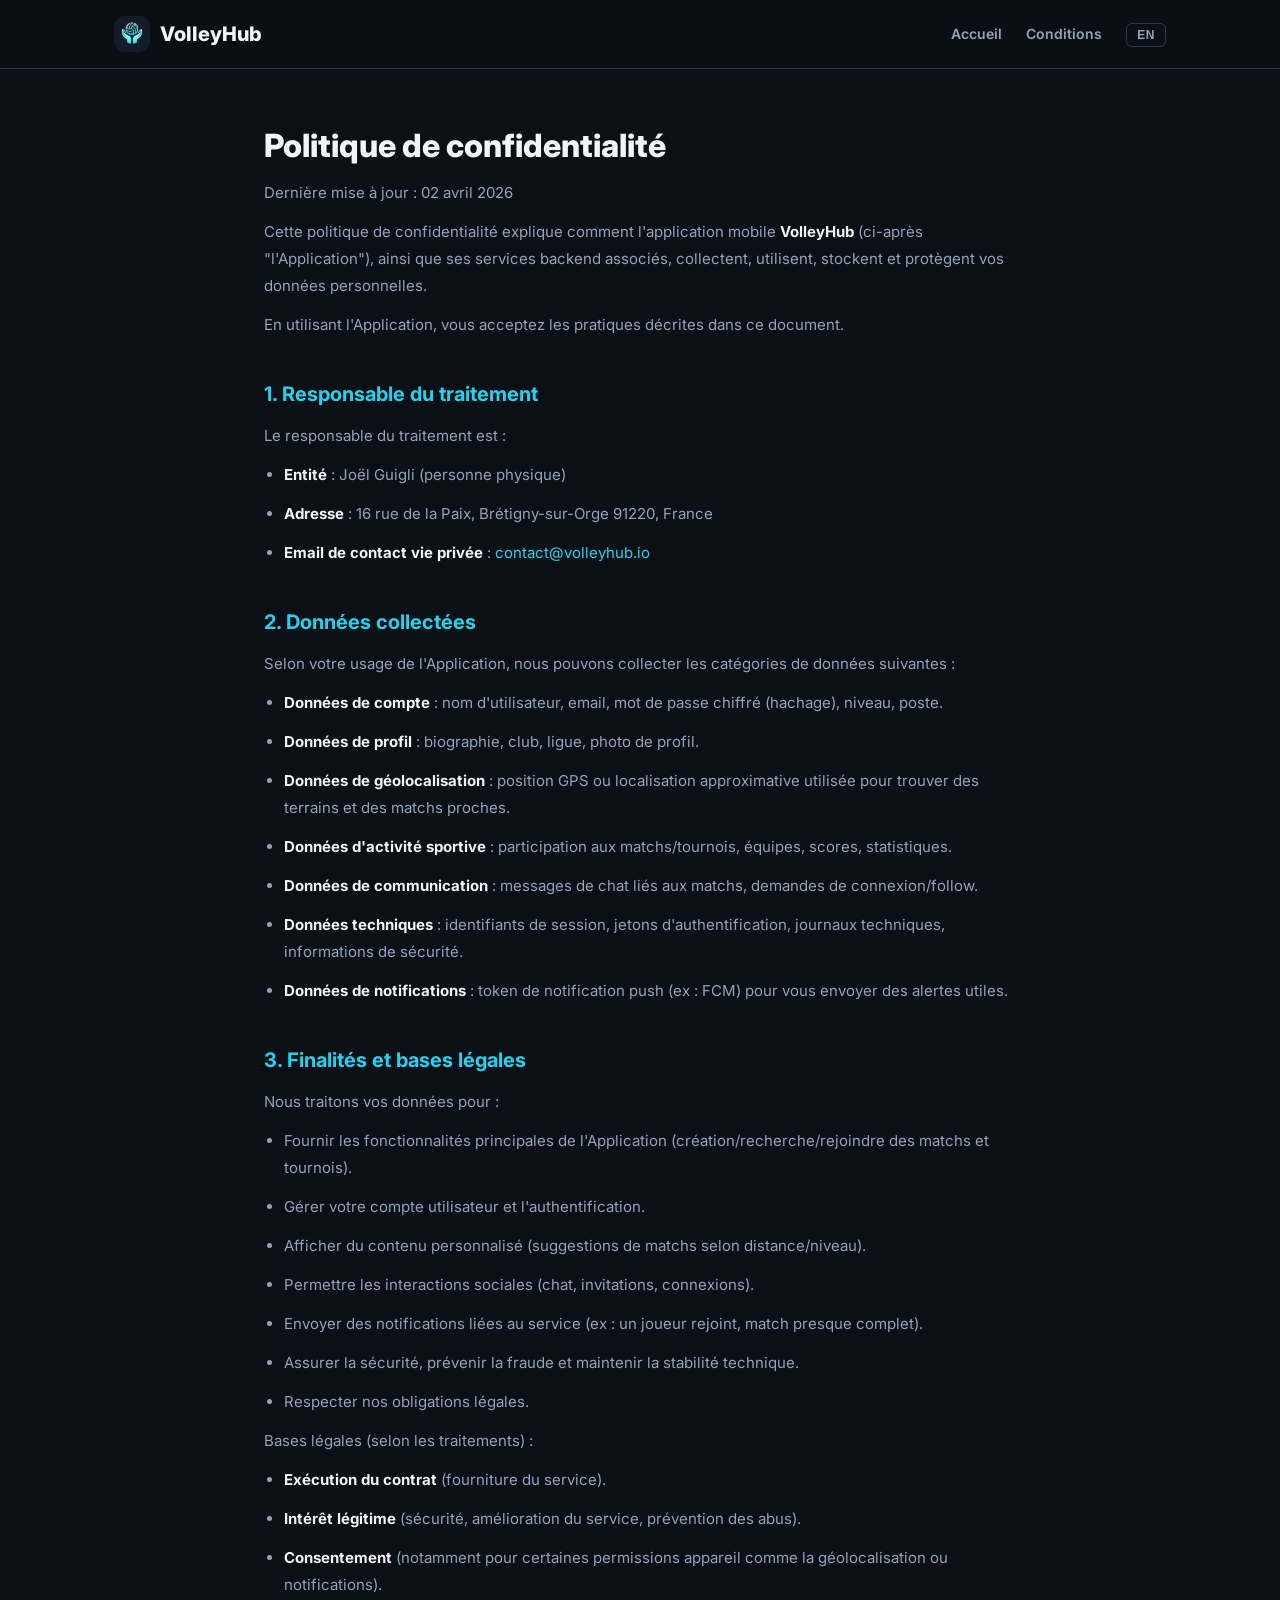
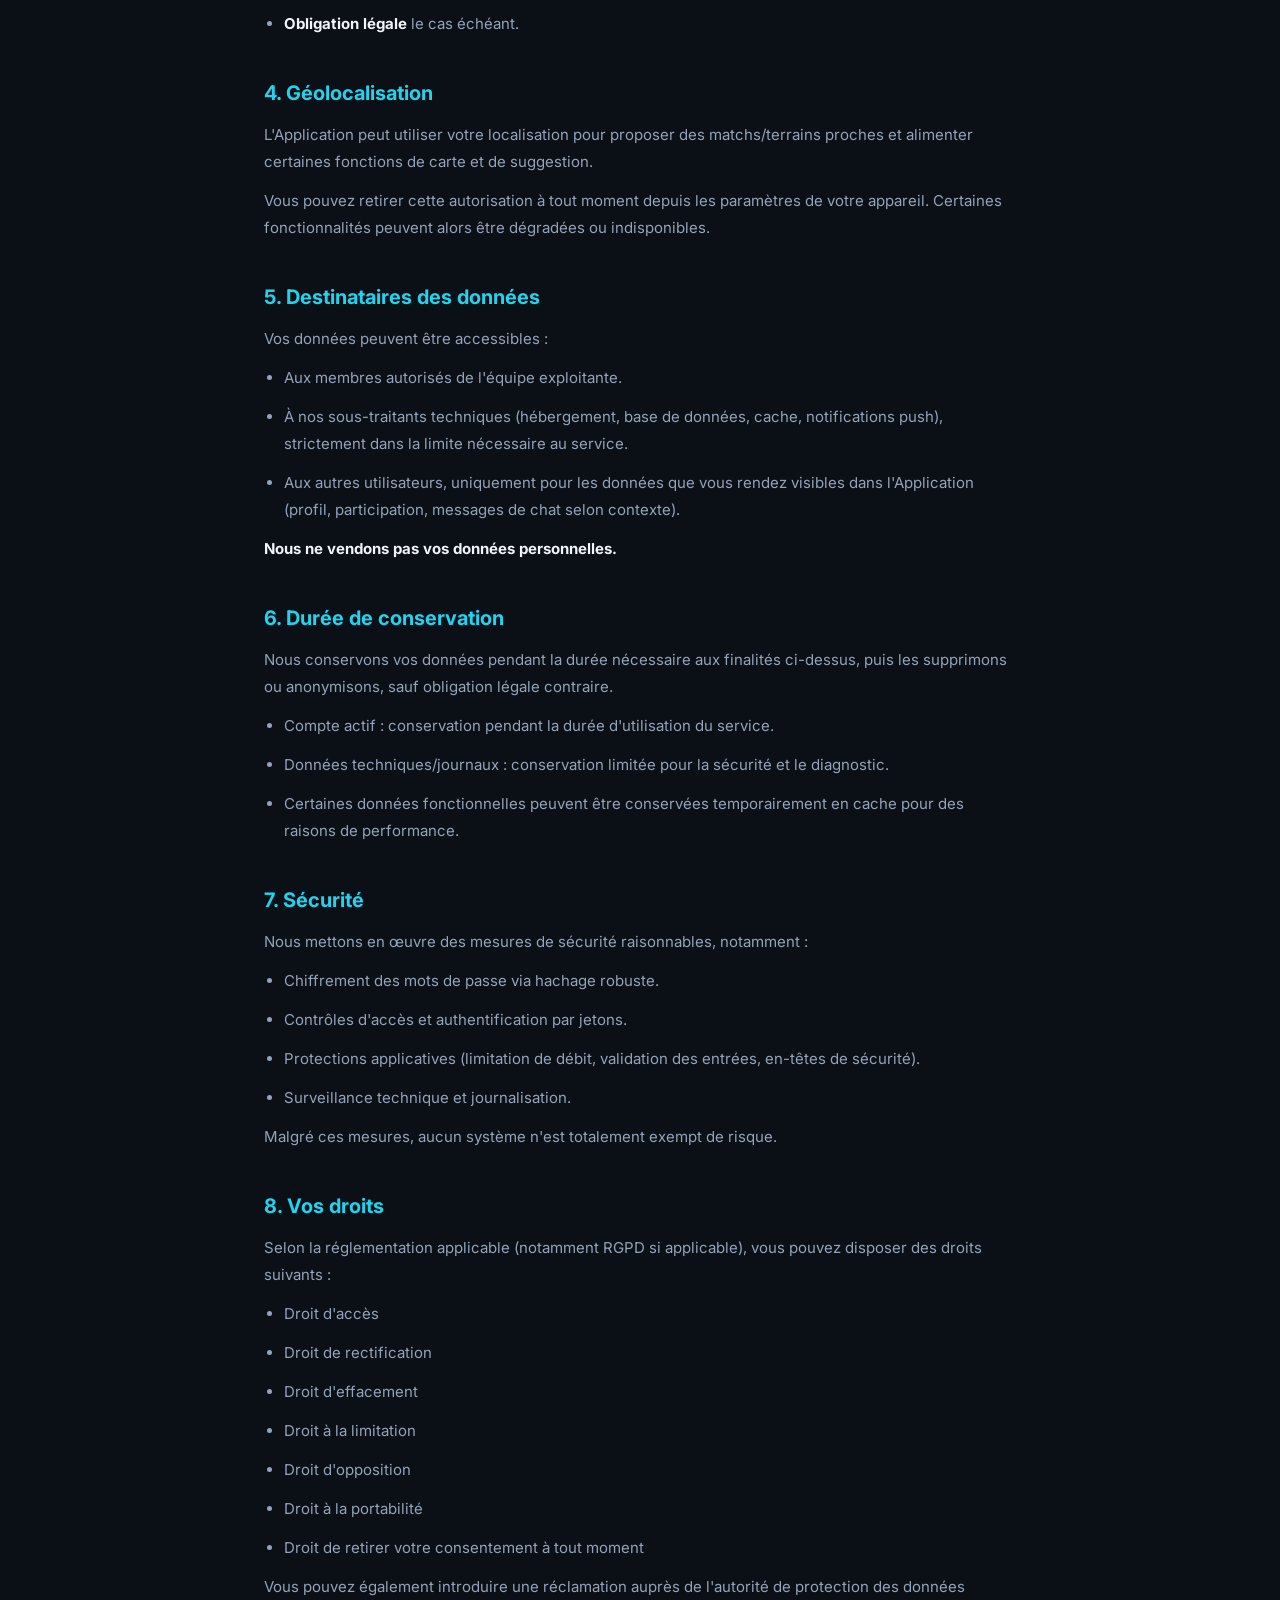
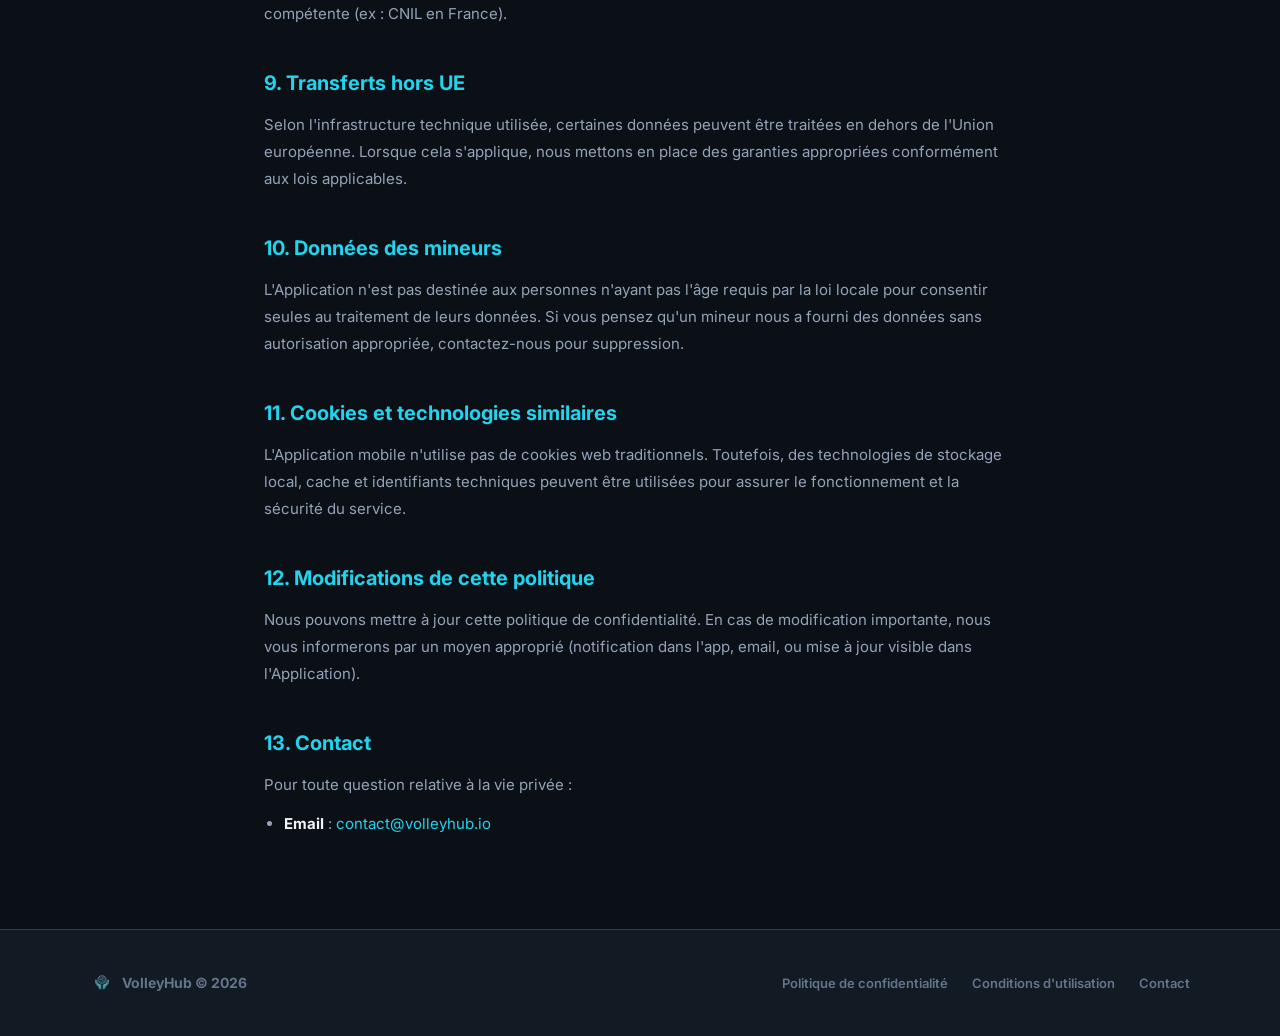
==== privacy.html @ f6aec528 "Add i18n support for legal pages (privacy + terms), update README" ====
<!DOCTYPE html>
<html lang="fr">
<head>
  <meta charset="UTF-8" />
  <meta name="viewport" content="width=device-width, initial-scale=1.0" />
  <title>Politique de confidentialité - VolleyHub</title>
  <link rel="icon" href="assets/logo.png" />
  <link rel="preconnect" href="https://fonts.googleapis.com" />
  <link rel="preconnect" href="https://fonts.gstatic.com" crossorigin />
  <link href="https://fonts.googleapis.com/css2?family=Inter:wght@400;500;600;700;800&display=swap" rel="stylesheet" />
  <link rel="stylesheet" href="style.css" />
</head>
<body>

  <nav class="nav">
    <div class="nav-inner">
      <a href="/" class="nav-brand">
        <img src="assets/logo.png" alt="VolleyHub" class="nav-logo" />
        VolleyHub
      </a>
      <ul class="nav-links">
        <li><a href="/">Accueil</a></li>
        <li><a href="terms.html" data-i18n="nav.terms">Conditions</a></li>
        <li><button id="lang-switch" class="lang-btn">EN</button></li>
      </ul>
    </div>
  </nav>

  <main class="legal">
    <h1 data-legal="title">Politique de confidentialité</h1>
    <p class="legal-date" data-legal="date">Dernière mise à jour : 02 avril 2026</p>
    <div data-legal="body"></div>
  </main>

  <footer class="footer">
    <div class="footer-inner">
      <div class="footer-brand">
        <img src="assets/logo.png" alt="" class="footer-logo" />
        VolleyHub &copy; 2026
      </div>
      <ul class="footer-links">
        <li><a href="privacy.html" data-i18n="footer.privacy">Confidentialité</a></li>
        <li><a href="terms.html" data-i18n="footer.terms">Conditions</a></li>
        <li><a href="mailto:contact@volleyhub.io" data-i18n="footer.contact">Contact</a></li>
      </ul>
    </div>
  </footer>

  <script src="i18n.js"></script>
  <script src="legal-i18n.js"></script>
  <script>document.addEventListener('DOMContentLoaded', () => applyLegalI18n('privacy'));</script>
  <script>
    // Re-apply legal content when language changes
    const origSetLang = window.setLang;
    if (origSetLang) {
      window.setLang = function(lang) { origSetLang(lang); applyLegalI18n('privacy'); };
    }
  </script>
</body>
</html>
---- style.css ----
/* ── VolleyHub Landing Page ── */

:root {
  --bg: #0b1017;
  --surface: #121a24;
  --card: #1c2633;
  --border: #2d3a4d;
  --primary: #22d3ee;
  --primary-dark: #5eead4;
  --secondary: #fb923c;
  --text: #f1f5f9;
  --text-secondary: #94a3b8;
  --text-muted: #64748b;
  --success: #4ade80;
  --radius: 16px;
}

*, *::before, *::after {
  margin: 0;
  padding: 0;
  box-sizing: border-box;
}

html {
  scroll-behavior: smooth;
}

body {
  font-family: 'Inter', system-ui, -apple-system, sans-serif;
  background: var(--bg);
  color: var(--text);
  line-height: 1.6;
  -webkit-font-smoothing: antialiased;
}

a {
  color: var(--primary);
  text-decoration: none;
  transition: opacity 0.2s;
}
a:hover {
  opacity: 0.8;
}

/* ── Navigation ── */

.nav {
  position: fixed;
  top: 0;
  left: 0;
  right: 0;
  z-index: 100;
  background: rgba(11, 16, 23, 0.85);
  backdrop-filter: blur(12px);
  -webkit-backdrop-filter: blur(12px);
  border-bottom: 1px solid var(--border);
}

.nav-inner {
  max-width: 1100px;
  margin: 0 auto;
  padding: 16px 24px;
  display: flex;
  align-items: center;
  justify-content: space-between;
}

.nav-brand {
  display: flex;
  align-items: center;
  gap: 10px;
  font-size: 20px;
  font-weight: 800;
  color: var(--text);
}

.nav-logo {
  width: 36px;
  height: 36px;
  border-radius: 10px;
}

.nav-links {
  display: flex;
  gap: 24px;
  list-style: none;
}

.nav-links a {
  color: var(--text-secondary);
  font-size: 14px;
  font-weight: 600;
  transition: color 0.2s;
}

.lang-btn {
  background: transparent;
  border: 1.5px solid var(--border);
  color: var(--text-secondary);
  font-size: 12px;
  font-weight: 700;
  padding: 4px 10px;
  border-radius: 6px;
  cursor: pointer;
  transition: border-color 0.2s, color 0.2s;
  letter-spacing: 0.5px;
}
.lang-btn:hover {
  border-color: var(--primary);
  color: var(--primary);
}
.nav-links a:hover {
  color: var(--primary);
  opacity: 1;
}

/* ── Hero ── */

.hero {
  min-height: 100vh;
  display: flex;
  flex-direction: column;
  align-items: center;
  justify-content: center;
  text-align: center;
  padding: 120px 24px 80px;
  position: relative;
  overflow: hidden;
}

.hero::before {
  content: '';
  position: absolute;
  top: -200px;
  left: 50%;
  transform: translateX(-50%);
  width: 800px;
  height: 800px;
  background: radial-gradient(circle, rgba(34, 211, 238, 0.08) 0%, transparent 70%);
  pointer-events: none;
}

.hero-logo {
  width: 120px;
  height: 120px;
  border-radius: 28px;
  margin-bottom: 32px;
  box-shadow: 0 0 60px rgba(34, 211, 238, 0.2);
}

.hero h1 {
  font-size: 56px;
  font-weight: 800;
  letter-spacing: -1px;
  margin-bottom: 16px;
  background: linear-gradient(135deg, var(--text) 0%, var(--primary) 100%);
  -webkit-background-clip: text;
  -webkit-text-fill-color: transparent;
  background-clip: text;
}

.hero-tagline {
  font-size: 22px;
  color: var(--text-secondary);
  max-width: 500px;
  margin-bottom: 48px;
  font-weight: 500;
}

.hero-cta {
  display: flex;
  gap: 16px;
  flex-wrap: wrap;
  justify-content: center;
}

.btn {
  display: inline-flex;
  align-items: center;
  gap: 8px;
  padding: 14px 28px;
  border-radius: 12px;
  font-size: 15px;
  font-weight: 700;
  border: none;
  cursor: pointer;
  transition: transform 0.2s, box-shadow 0.2s;
}
.btn:hover {
  transform: translateY(-2px);
  opacity: 1;
}

.btn-primary {
  background: var(--primary);
  color: var(--bg);
  box-shadow: 0 4px 24px rgba(34, 211, 238, 0.3);
}
.btn-primary:hover {
  box-shadow: 0 8px 32px rgba(34, 211, 238, 0.4);
}

.btn-outline {
  background: transparent;
  color: var(--text);
  border: 2px solid var(--border);
}
.btn-outline:hover {
  border-color: var(--primary);
  color: var(--primary);
}

/* ── Features ── */

.features {
  max-width: 1100px;
  margin: 0 auto;
  padding: 80px 24px;
}

.features-title {
  text-align: center;
  font-size: 36px;
  font-weight: 800;
  margin-bottom: 12px;
}

.features-subtitle {
  text-align: center;
  color: var(--text-secondary);
  font-size: 16px;
  margin-bottom: 56px;
}

.features-grid {
  display: grid;
  grid-template-columns: repeat(3, 1fr);
  gap: 24px;
}

.feature-card {
  background: var(--card);
  border: 1px solid var(--border);
  border-radius: var(--radius);
  padding: 32px 24px;
  transition: border-color 0.3s, transform 0.3s;
}
.feature-card:hover {
  border-color: var(--primary);
  transform: translateY(-4px);
}

.feature-icon {
  width: 48px;
  height: 48px;
  border-radius: 12px;
  background: rgba(34, 211, 238, 0.12);
  border: 1px solid rgba(34, 211, 238, 0.25);
  display: flex;
  align-items: center;
  justify-content: center;
  margin-bottom: 20px;
}

.feature-icon svg {
  width: 24px;
  height: 24px;
  color: var(--primary);
}

.feature-card h3 {
  font-size: 18px;
  font-weight: 700;
  margin-bottom: 8px;
}

.feature-card p {
  color: var(--text-secondary);
  font-size: 14px;
  line-height: 1.7;
}

/* ── Stats ── */

.stats {
  background: var(--surface);
  border-top: 1px solid var(--border);
  border-bottom: 1px solid var(--border);
  padding: 60px 24px;
}

.stats-inner {
  max-width: 800px;
  margin: 0 auto;
  display: flex;
  justify-content: space-around;
  text-align: center;
  gap: 24px;
}

.stat-value {
  font-size: 40px;
  font-weight: 800;
  color: var(--primary);
}

.stat-label {
  font-size: 14px;
  color: var(--text-muted);
  font-weight: 600;
  margin-top: 4px;
}

/* ── CTA ── */

.cta {
  text-align: center;
  padding: 100px 24px;
}

.cta h2 {
  font-size: 36px;
  font-weight: 800;
  margin-bottom: 16px;
}

.cta p {
  color: var(--text-secondary);
  font-size: 16px;
  margin-bottom: 40px;
}

/* ── Footer ── */

.footer {
  background: var(--surface);
  border-top: 1px solid var(--border);
  padding: 40px 24px;
}

.footer-inner {
  max-width: 1100px;
  margin: 0 auto;
  display: flex;
  align-items: center;
  justify-content: space-between;
  flex-wrap: wrap;
  gap: 16px;
}

.footer-brand {
  display: flex;
  align-items: center;
  gap: 8px;
  font-weight: 700;
  color: var(--text-muted);
  font-size: 14px;
}

.footer-logo {
  width: 24px;
  height: 24px;
  border-radius: 6px;
  opacity: 0.6;
}

.footer-links {
  display: flex;
  gap: 24px;
  list-style: none;
}

.footer-links a {
  color: var(--text-muted);
  font-size: 13px;
  font-weight: 600;
}
.footer-links a:hover {
  color: var(--primary);
}

/* ── Legal Pages ── */

.legal {
  max-width: 800px;
  margin: 0 auto;
  padding: 120px 24px 80px;
}

.legal h1 {
  font-size: 32px;
  font-weight: 800;
  margin-bottom: 8px;
}

.legal-date {
  color: var(--text-muted);
  font-size: 13px;
  margin-bottom: 40px;
}

.legal h2 {
  font-size: 20px;
  font-weight: 700;
  margin-top: 40px;
  margin-bottom: 12px;
  color: var(--primary);
}

.legal p,
.legal li {
  color: var(--text-secondary);
  font-size: 15px;
  line-height: 1.8;
  margin-bottom: 12px;
}

.legal ul {
  padding-left: 20px;
  margin-bottom: 12px;
}

.legal strong {
  color: var(--text);
}

/* ── Responsive ── */

@media (max-width: 768px) {
  .hero h1 { font-size: 36px; }
  .hero-tagline { font-size: 18px; }
  .features-grid { grid-template-columns: 1fr; }
  .features-title { font-size: 28px; }
  .stats-inner { flex-direction: column; gap: 32px; }
  .footer-inner { flex-direction: column; text-align: center; }
  .nav-links { gap: 16px; }
}
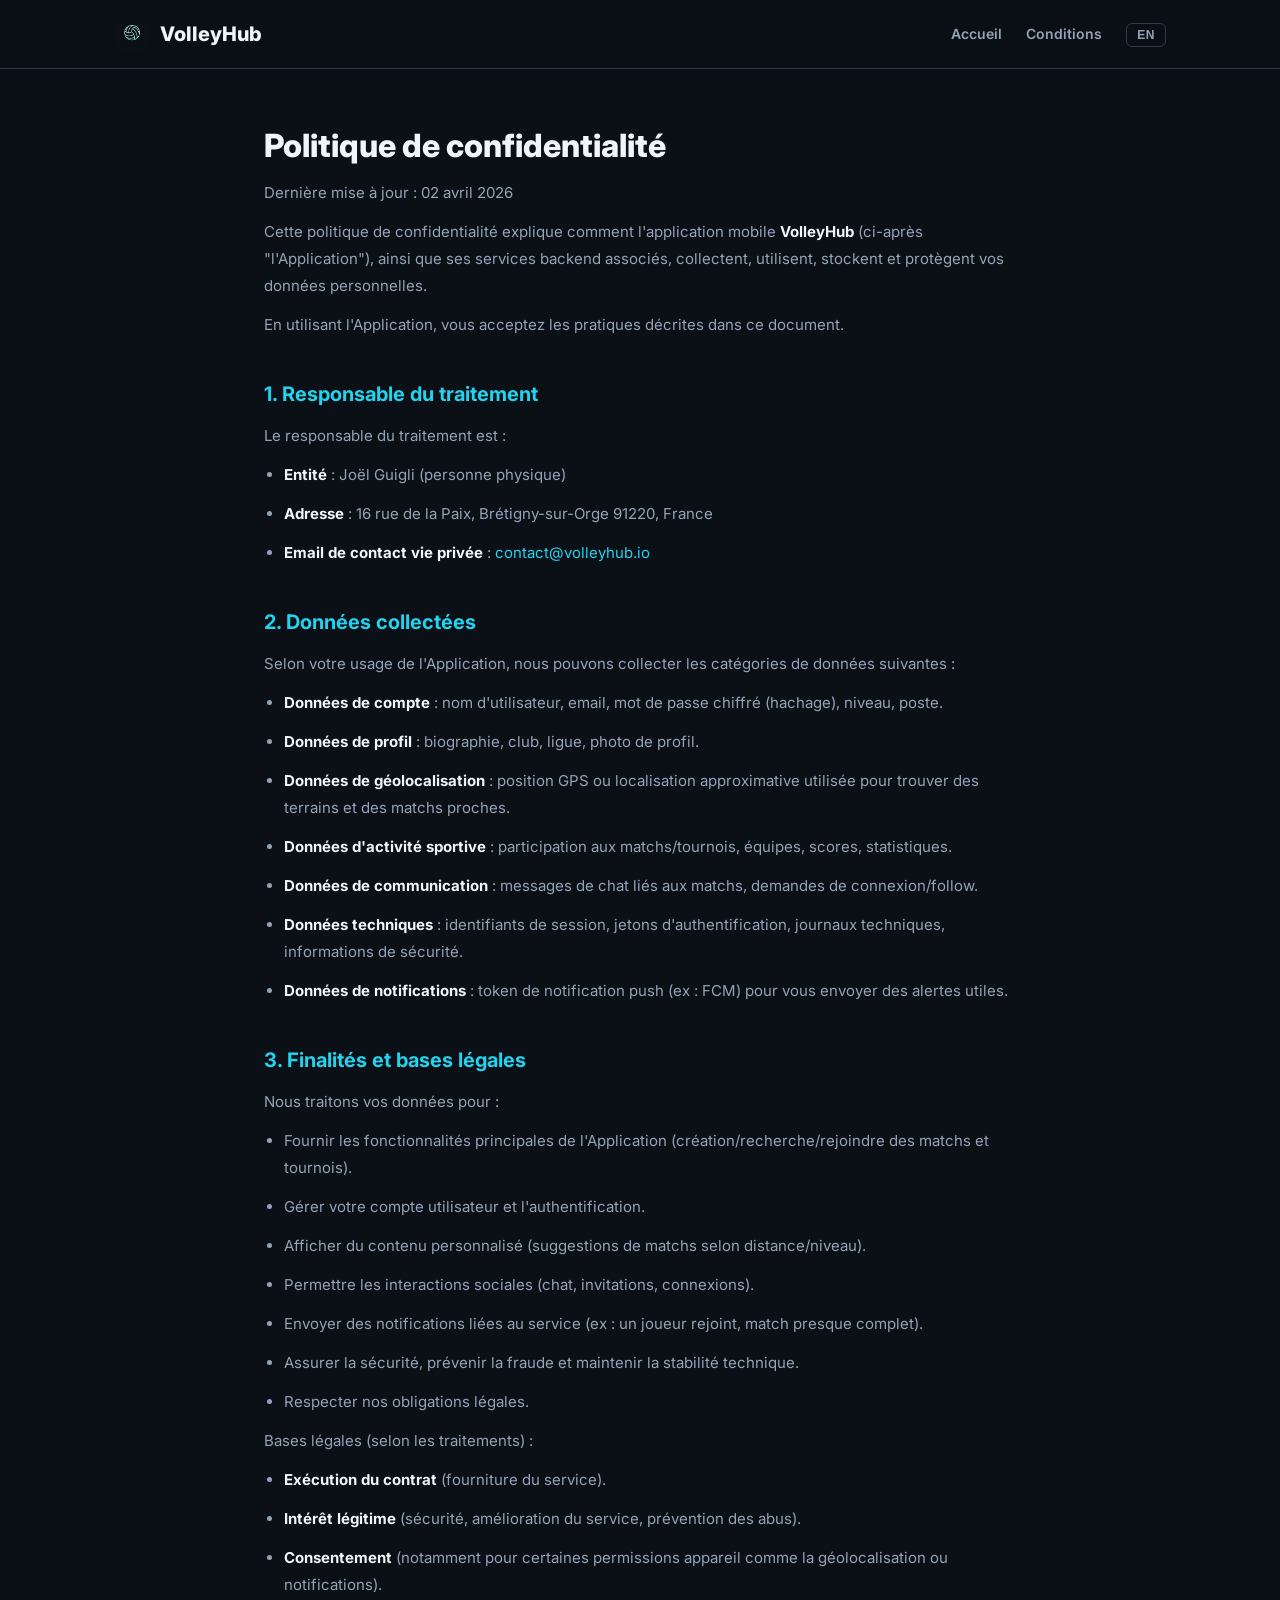
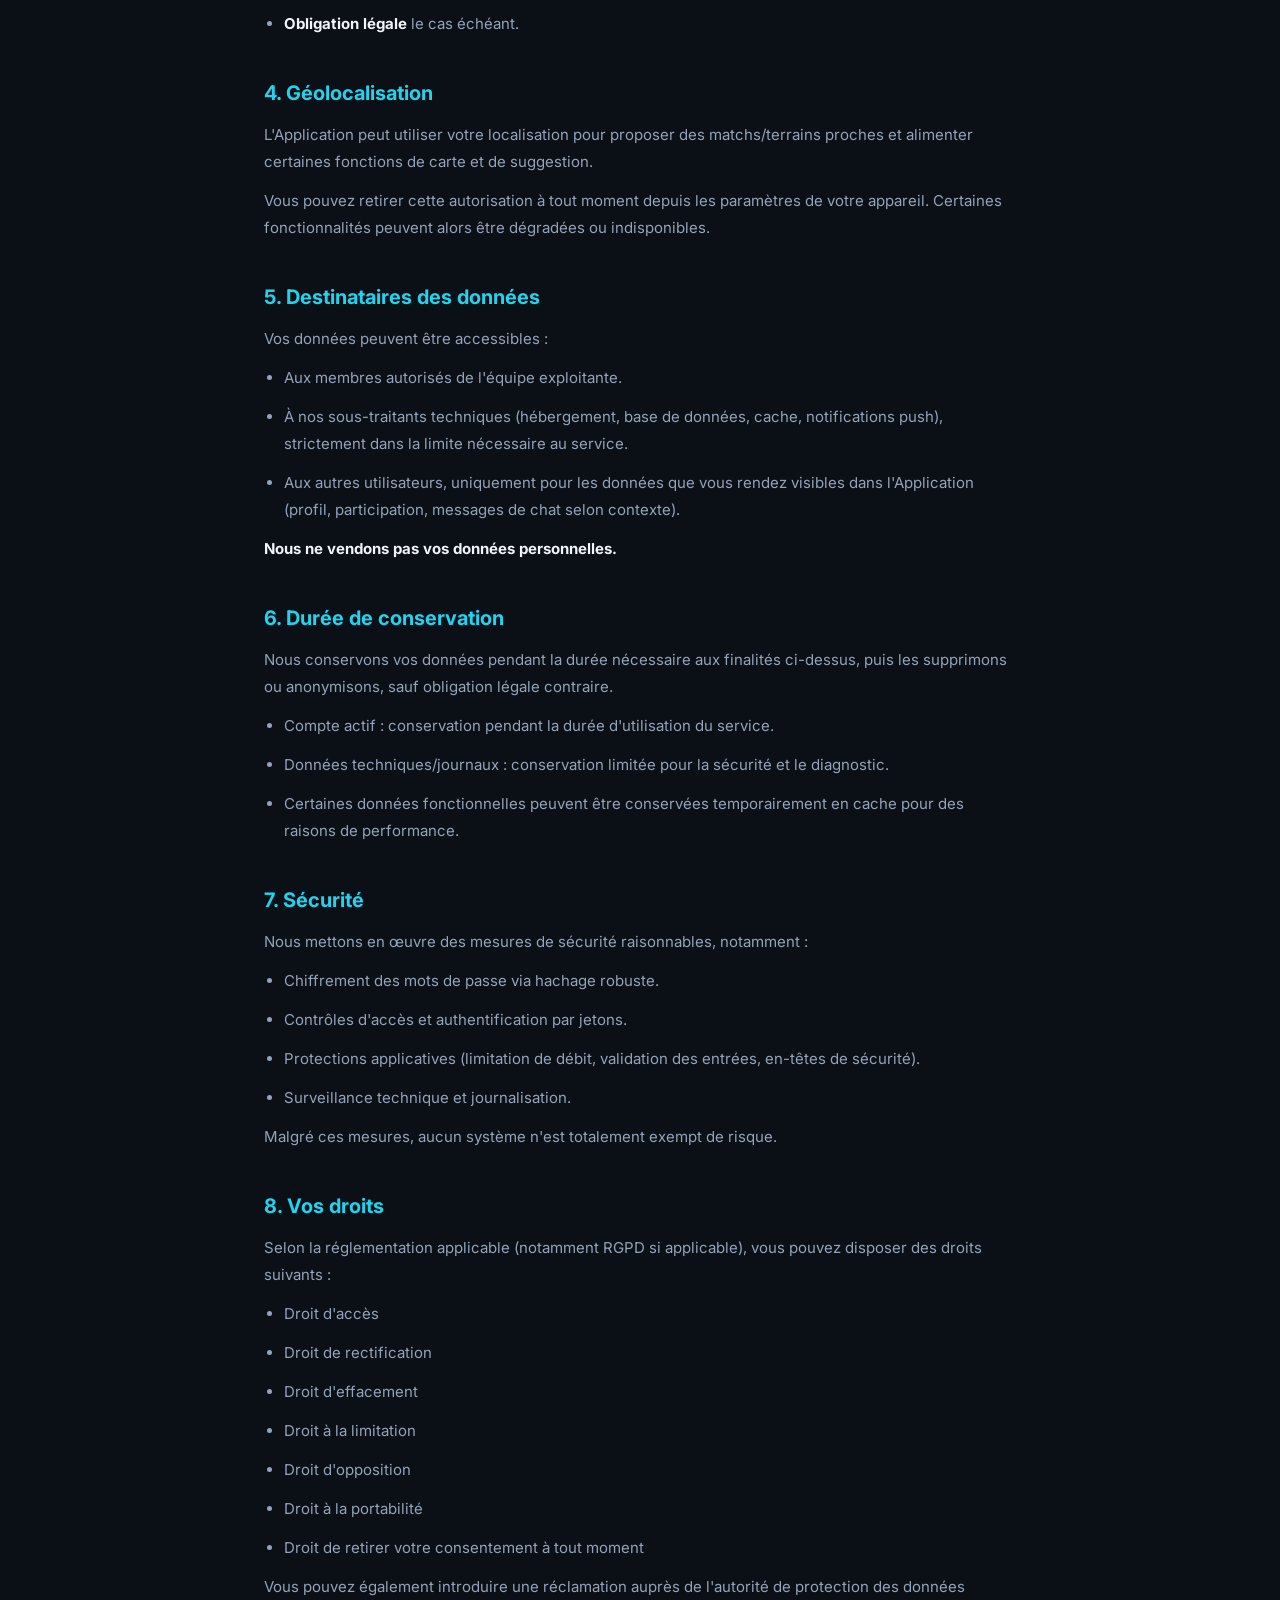
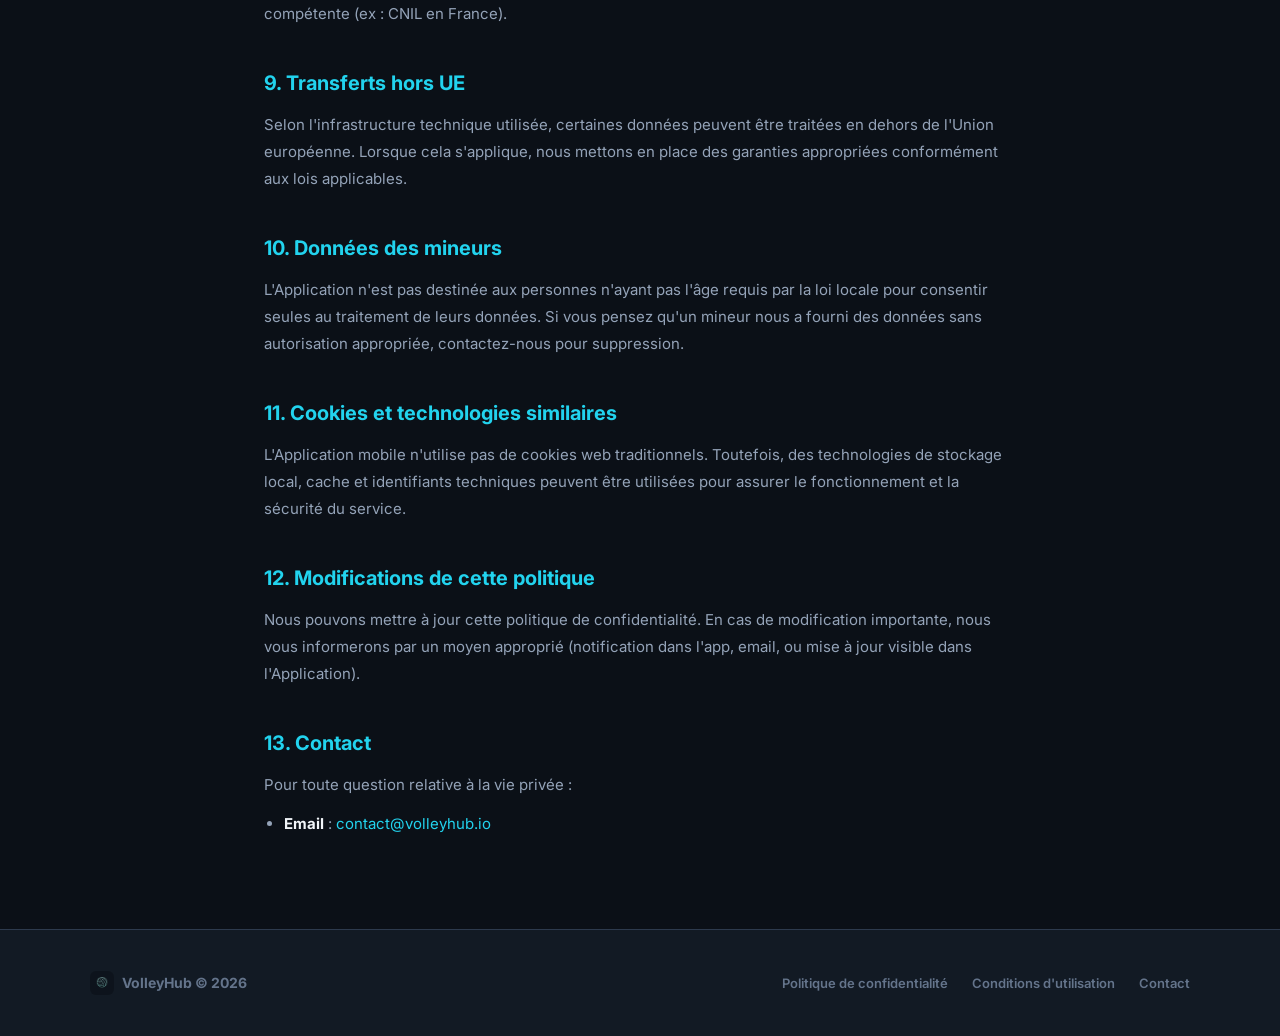
==== commit c227f33b: "Add responsive burger menu for mobile navigation" ====
--- a/privacy.html
+++ b/privacy.html
@@ -18,7 +18,10 @@
         <img src="assets/logo.png" alt="VolleyHub" class="nav-logo" />
         VolleyHub
       </a>
-      <ul class="nav-links">
+      <button class="nav-burger" id="nav-burger" aria-label="Menu">
+        <span></span><span></span><span></span>
+      </button>
+      <ul class="nav-links" id="nav-links">
         <li><a href="/">Accueil</a></li>
         <li><a href="terms.html" data-i18n="nav.terms">Conditions</a></li>
         <li><button id="lang-switch" class="lang-btn">EN</button></li>
--- a/style.css
+++ b/style.css
@@ -114,6 +114,37 @@
   opacity: 1;
 }
 
+/* Burger button — hidden on desktop */
+.nav-burger {
+  display: none;
+  background: none;
+  border: none;
+  cursor: pointer;
+  padding: 4px;
+  width: 32px;
+  height: 24px;
+  flex-direction: column;
+  justify-content: space-between;
+}
+.nav-burger span {
+  display: block;
+  width: 100%;
+  height: 2px;
+  background: var(--text);
+  border-radius: 2px;
+  transition: transform 0.3s, opacity 0.3s;
+}
+/* Animate to X when open */
+.nav-burger.open span:nth-child(1) {
+  transform: translateY(11px) rotate(45deg);
+}
+.nav-burger.open span:nth-child(2) {
+  opacity: 0;
+}
+.nav-burger.open span:nth-child(3) {
+  transform: translateY(-11px) rotate(-45deg);
+}
+
 /* ── Hero ── */
 
 .hero {
@@ -433,5 +464,40 @@
   .features-title { font-size: 28px; }
   .stats-inner { flex-direction: column; gap: 32px; }
   .footer-inner { flex-direction: column; text-align: center; }
-  .nav-links { gap: 16px; }
-}
+
+  .nav-burger {
+    display: flex;
+  }
+
+  .nav-links {
+    display: none;
+    position: absolute;
+    top: 100%;
+    left: 0;
+    right: 0;
+    flex-direction: column;
+    gap: 0;
+    padding: 8px 0;
+    background: rgba(11, 16, 23, 0.95);
+    backdrop-filter: blur(12px);
+    -webkit-backdrop-filter: blur(12px);
+    border-bottom: 1px solid var(--border);
+  }
+  .nav-links.open {
+    display: flex;
+  }
+  .nav-links li {
+    padding: 0;
+  }
+  .nav-links a,
+  .nav-links .lang-btn {
+    display: block;
+    padding: 14px 24px;
+    font-size: 15px;
+    width: 100%;
+    text-align: left;
+  }
+  .nav-links a:hover {
+    background: rgba(34, 211, 238, 0.08);
+  }
+}
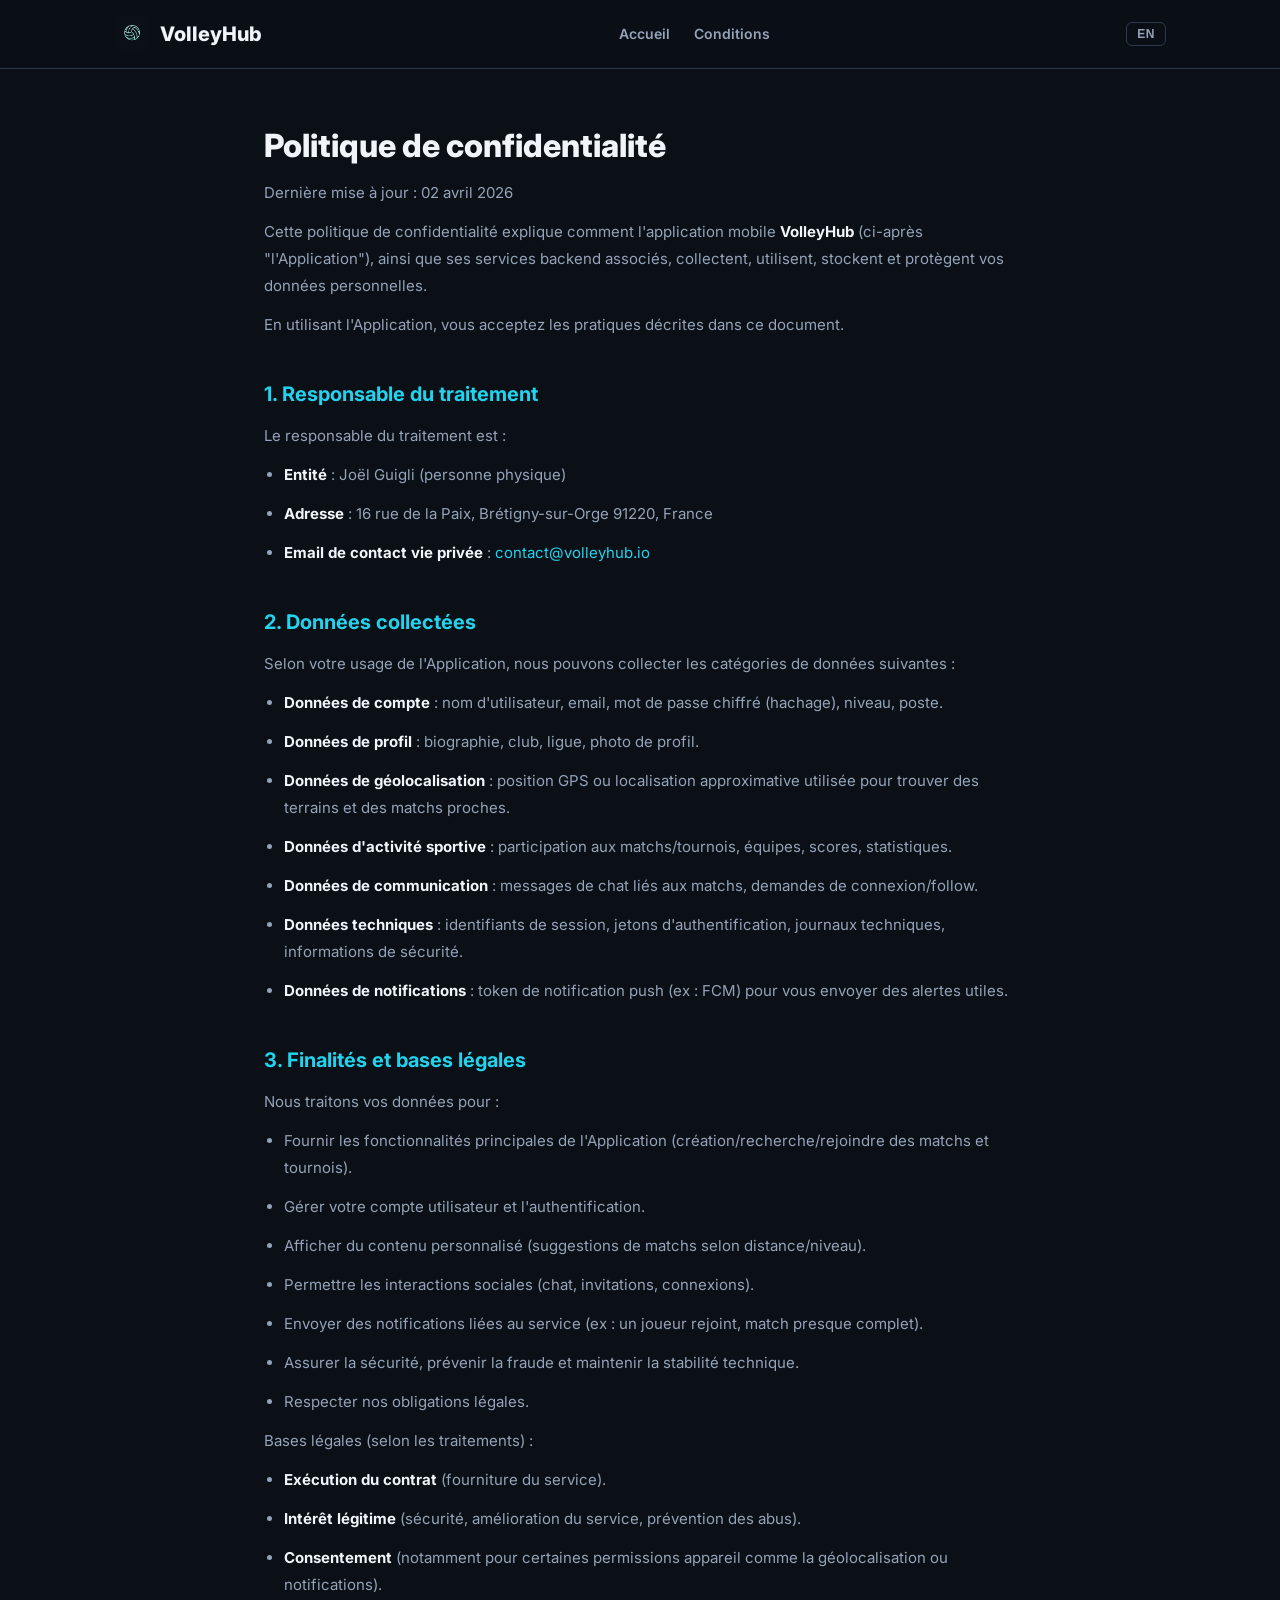
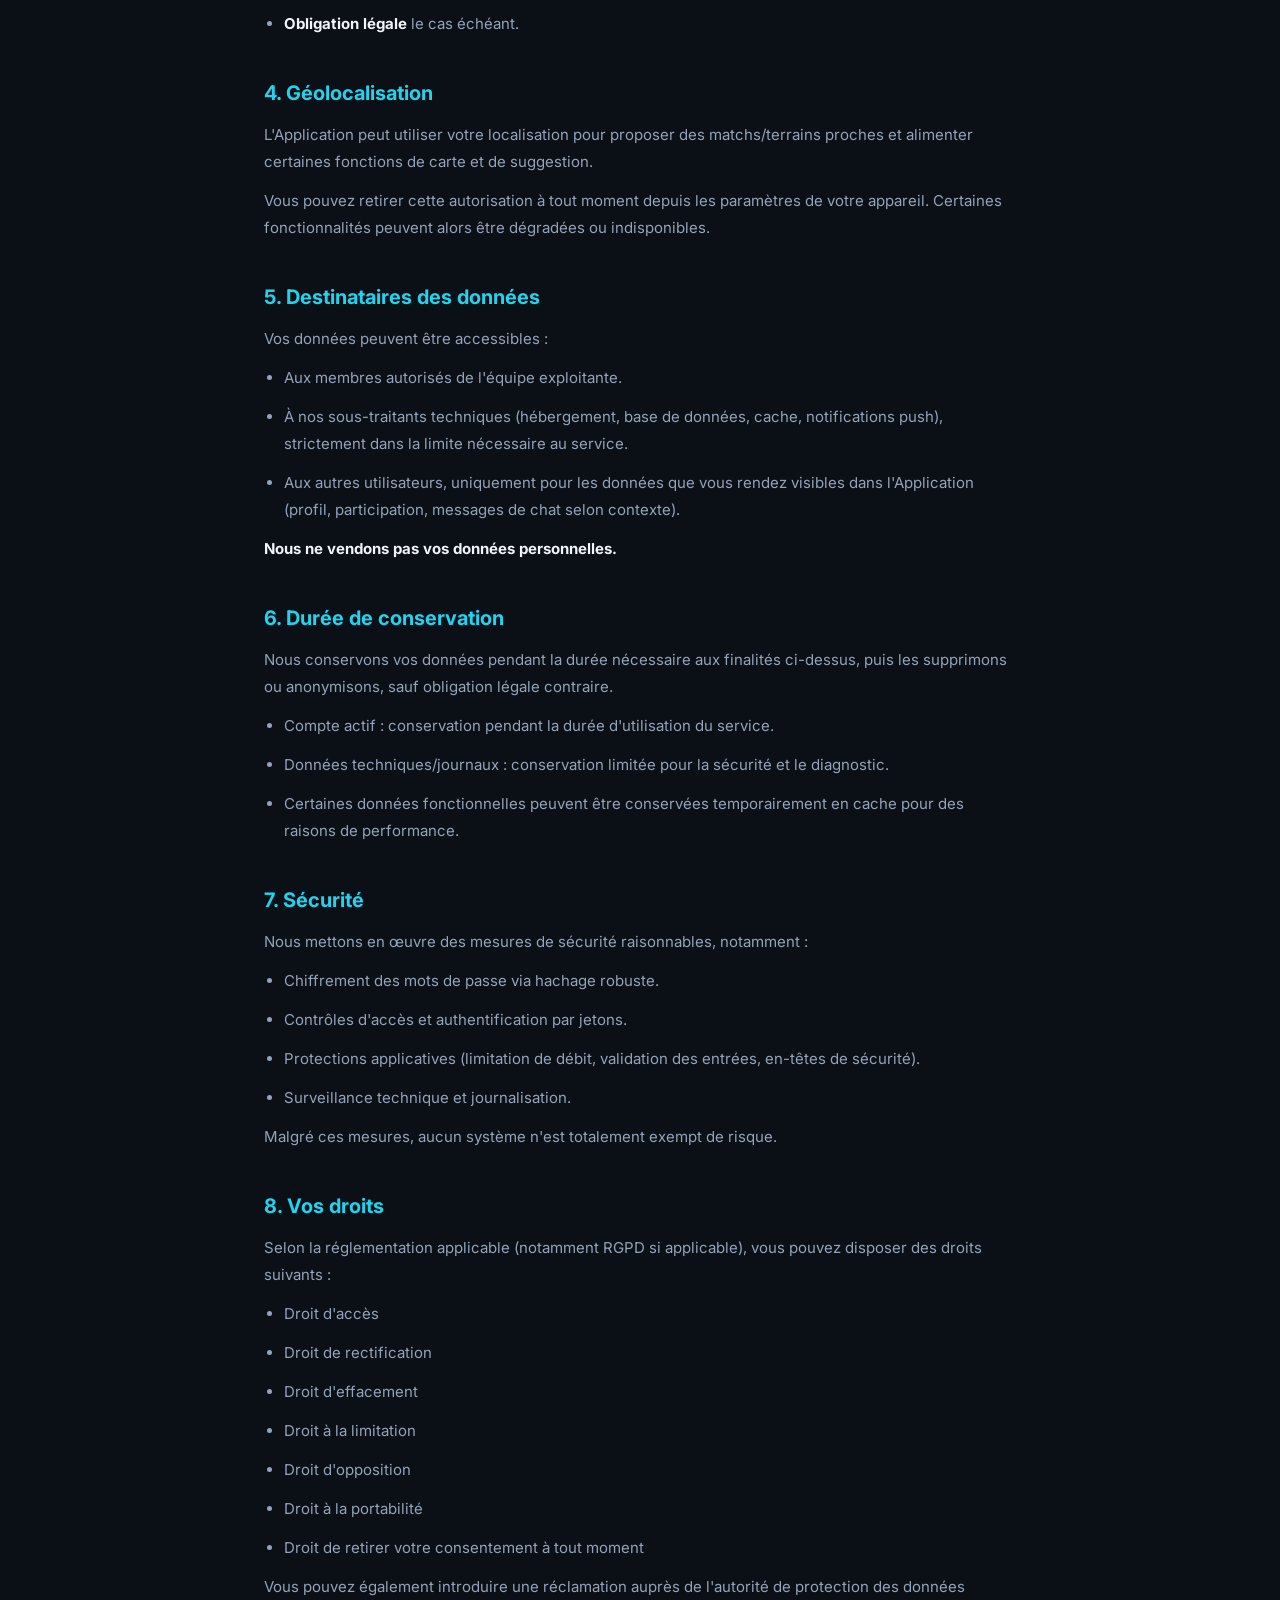
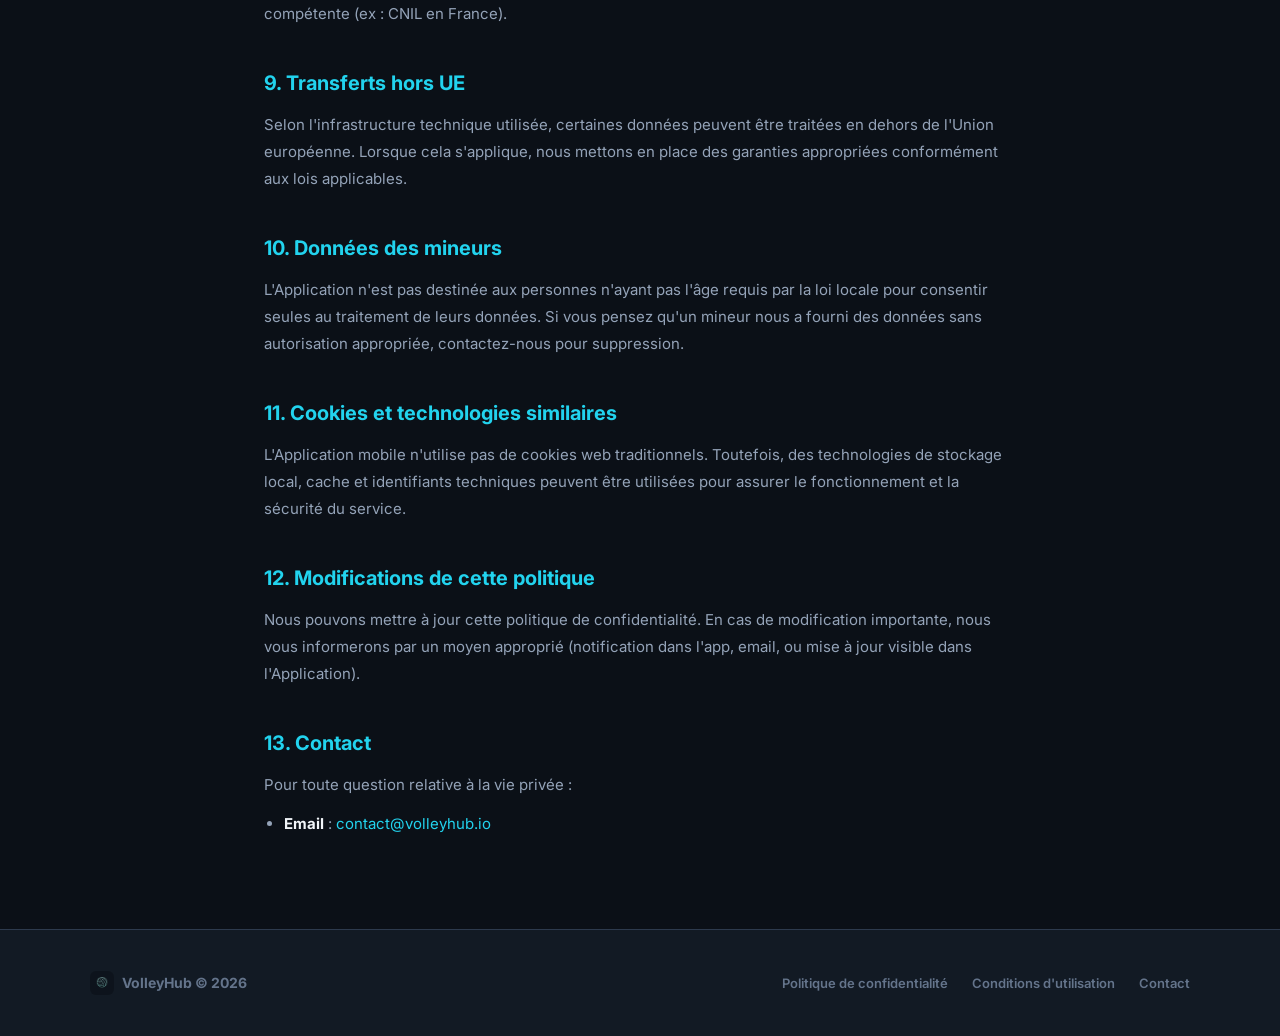
==== commit 3de7e582: "Move lang toggle to header and fix mobile menu width" ====
--- a/privacy.html
+++ b/privacy.html
@@ -18,14 +18,16 @@
         <img src="assets/logo.png" alt="VolleyHub" class="nav-logo" />
         VolleyHub
       </a>
-      <button class="nav-burger" id="nav-burger" aria-label="Menu">
-        <span></span><span></span><span></span>
-      </button>
       <ul class="nav-links" id="nav-links">
         <li><a href="/">Accueil</a></li>
         <li><a href="terms.html" data-i18n="nav.terms">Conditions</a></li>
-        <li><button id="lang-switch" class="lang-btn">EN</button></li>
       </ul>
+      <div class="nav-right">
+        <button id="lang-switch" class="lang-btn">EN</button>
+        <button class="nav-burger" id="nav-burger" aria-label="Menu">
+          <span></span><span></span><span></span>
+        </button>
+      </div>
     </div>
   </nav>
 
--- a/style.css
+++ b/style.css
@@ -80,10 +80,17 @@
   border-radius: 10px;
 }
 
+.nav-right {
+  display: flex;
+  align-items: center;
+  gap: 16px;
+}
+
 .nav-links {
   display: flex;
   gap: 24px;
   list-style: none;
+  align-items: center;
 }
 
 .nav-links a {
@@ -464,6 +471,10 @@
   .features-title { font-size: 28px; }
   .stats-inner { flex-direction: column; gap: 32px; }
   .footer-inner { flex-direction: column; text-align: center; }
+
+  .nav-inner {
+    position: static;
+  }
 
   .nav-burger {
     display: flex;
